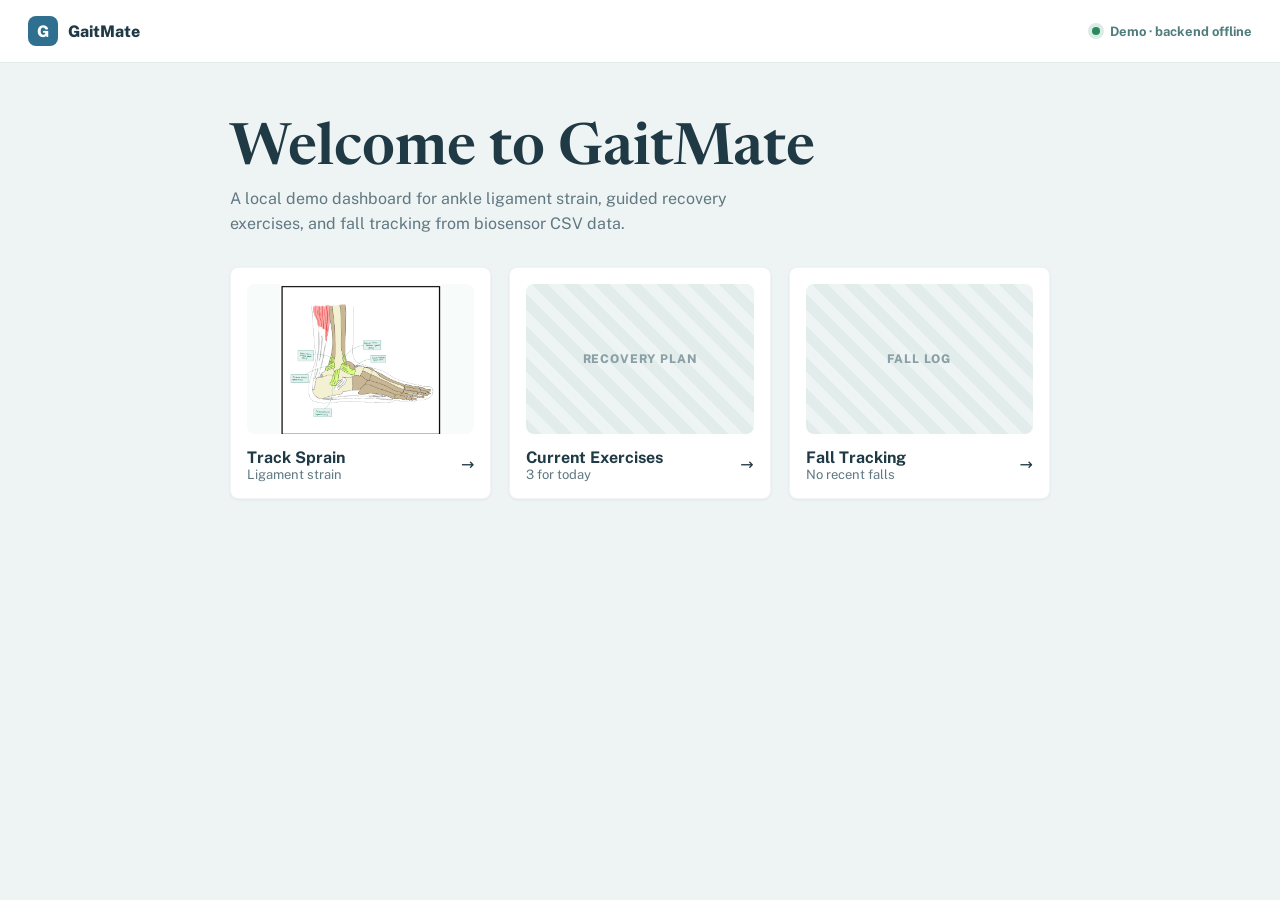
==== frontend/index.html @ 9216d20f "Initial GaitMate demo app" ====
<!doctype html>
<html lang="en">
  <head>
    <meta charset="utf-8">
    <meta name="viewport" content="width=device-width, initial-scale=1">
    <title>GaitMate</title>
    <link rel="preconnect" href="https://fonts.googleapis.com">
    <link rel="preconnect" href="https://fonts.gstatic.com" crossorigin>
    <link href="https://fonts.googleapis.com/css2?family=Newsreader:opsz,wght@6..72,500;6..72,600&family=Public+Sans:wght@400;500;600;700;800&display=swap" rel="stylesheet">
    <link rel="stylesheet" href="css/styles.css">
  </head>
  <body>
    <main class="page">
      <header class="topbar">
        <div class="brand">
          <span class="brand-mark">G</span>
          <span class="brand-name">GaitMate</span>
        </div>
        <div class="sensor-status">
          <span class="sensor-dot"></span>
          <span data-health-status>Checking backend</span>
        </div>
      </header>

      <section class="container narrow">
        <h1 class="headline">Welcome to GaitMate</h1>
        <p class="lede">A local demo dashboard for ankle ligament strain, guided recovery exercises, and fall tracking from biosensor CSV data.</p>

        <div class="tile-grid">
          <a class="card tile" href="sprain.html">
            <div class="tile-media">
              <img src="assets/ankle-ligaments.png" alt="Ankle ligament diagram">
            </div>
            <div class="tile-title-row">
              <div>
                <strong>Track Sprain</strong>
                <div class="subtle" style="font-size:13px;">Ligament strain</div>
              </div>
              <span aria-hidden="true">→</span>
            </div>
          </a>

          <a class="card tile" href="exercises.html">
            <div class="tile-media pattern">
              <span class="kicker">Recovery plan</span>
            </div>
            <div class="tile-title-row">
              <div>
                <strong>Current Exercises</strong>
                <div class="subtle" style="font-size:13px;">3 for today</div>
              </div>
              <span aria-hidden="true">→</span>
            </div>
          </a>

          <a class="card tile" href="falls.html">
            <div class="tile-media pattern">
              <span class="kicker">Fall log</span>
            </div>
            <div class="tile-title-row">
              <div>
                <strong>Fall Tracking</strong>
                <div class="subtle" style="font-size:13px;">No recent falls</div>
              </div>
              <span aria-hidden="true">→</span>
            </div>
          </a>
        </div>
      </section>
    </main>
    <script type="module" src="js/main.js"></script>
  </body>
</html>
---- frontend/css/styles.css ----
:root {
  --text: #1f3a44;
  --muted: #607882;
  --soft: #eef3f3;
  --card: #ffffff;
  --line: #dce8e6;
  --teal: #2f6f8f;
  --green: #2a8a5f;
  --yellow: #d9a32a;
  --orange: #e08a4a;
  --red: #d65a4a;
  font-family: "Public Sans", system-ui, -apple-system, BlinkMacSystemFont, "Segoe UI", sans-serif;
  color: var(--text);
  background: var(--soft);
}

* {
  box-sizing: border-box;
}

body {
  margin: 0;
  min-height: 100vh;
  background: var(--soft);
}

a {
  color: inherit;
}

button,
input,
textarea {
  font: inherit;
}

.page {
  min-height: 100vh;
}

.topbar {
  position: sticky;
  top: 0;
  z-index: 10;
  display: flex;
  align-items: center;
  justify-content: space-between;
  gap: 16px;
  padding: 16px 28px;
  background: #fff;
  border-bottom: 1px solid #e3ecea;
}

.brand,
.back-link,
.sensor-status {
  display: inline-flex;
  align-items: center;
  gap: 10px;
}

.brand-mark {
  display: grid;
  width: 30px;
  height: 30px;
  place-items: center;
  border-radius: 8px;
  background: var(--teal);
  color: #fff;
  font-weight: 800;
}

.brand-name,
.page-title {
  font-weight: 800;
}

.back-link {
  color: var(--teal);
  font-size: 14px;
  font-weight: 700;
  text-decoration: none;
}

.divider {
  width: 1px;
  height: 22px;
  background: #dce8e6;
}

.sensor-dot {
  width: 8px;
  height: 8px;
  border-radius: 999px;
  background: var(--green);
  box-shadow: 0 0 0 4px rgba(42, 138, 95, .16);
}

.sensor-status {
  color: #4f7d7c;
  font-size: 13px;
  font-weight: 700;
}

.container {
  width: min(1080px, calc(100% - 48px));
  margin: 0 auto;
  padding: 28px 0 44px;
}

.narrow {
  width: min(820px, calc(100% - 48px));
}

.headline {
  margin: 30px 0 8px;
  font-family: "Newsreader", Georgia, serif;
  font-size: clamp(34px, 7vw, 58px);
  font-weight: 600;
  line-height: 1;
}

.lede {
  max-width: 540px;
  margin: 0 0 30px;
  color: var(--muted);
  line-height: 1.55;
}

.card {
  background: var(--card);
  border: 1px solid rgba(31, 58, 68, .06);
  border-radius: 8px;
  box-shadow: 0 1px 3px rgba(31, 58, 68, .06);
}

.tile-grid {
  display: grid;
  grid-template-columns: repeat(3, minmax(0, 1fr));
  gap: 18px;
}

.tile {
  display: grid;
  gap: 14px;
  padding: 16px;
  text-decoration: none;
  transition: transform .18s ease, box-shadow .18s ease;
}

.tile:hover {
  transform: translateY(-3px);
  box-shadow: 0 10px 28px rgba(31, 58, 68, .12);
}

.tile-media {
  display: grid;
  min-height: 150px;
  place-items: center;
  border-radius: 8px;
  background: #f7fbfa;
  overflow: hidden;
}

.tile-media img {
  max-width: 100%;
  max-height: 150px;
  object-fit: contain;
}

.pattern {
  background: repeating-linear-gradient(45deg, #e2eceb, #e2eceb 11px, #edf4f3 11px, #edf4f3 22px);
}

.tile-title-row,
.row-between {
  display: flex;
  align-items: center;
  justify-content: space-between;
  gap: 12px;
}

.kicker {
  color: #8aa0a6;
  font-size: 12px;
  font-weight: 800;
  letter-spacing: .07em;
  text-transform: uppercase;
}

.subtle {
  color: var(--muted);
}

.primary-button,
.secondary-button,
.icon-button {
  border: 0;
  border-radius: 8px;
  cursor: pointer;
  font-weight: 800;
}

.primary-button {
  padding: 13px 30px;
  color: #fff;
  background: var(--teal);
}

.secondary-button {
  padding: 10px 16px;
  color: var(--teal);
  background: #e8f1f0;
}

.icon-button {
  width: 34px;
  height: 34px;
  color: var(--muted);
  background: #fff;
  border: 1px solid var(--line);
}

.dashboard-grid {
  display: grid;
  grid-template-columns: 1.05fr 1fr;
  gap: 24px;
  align-items: start;
}

.panel {
  padding: 20px;
}

.ankle-wrap {
  position: relative;
  margin-top: 14px;
}

.ankle-wrap img {
  display: block;
  width: 100%;
  border-radius: 8px;
}

.pin {
  position: absolute;
  display: grid;
  width: 30px;
  height: 30px;
  place-items: center;
  border: 3px solid #fff;
  border-radius: 50%;
  color: #fff;
  font-size: 13px;
  font-weight: 800;
  transform: translate(-50%, -50%);
  box-shadow: 0 2px 8px rgba(0, 0, 0, .22);
}

.pin:nth-of-type(1) {
  left: 56%;
  top: 54%;
}

.pin:nth-of-type(2) {
  left: 40%;
  top: 73%;
}

.pin:nth-of-type(3) {
  left: 33%;
  top: 57%;
}

.legend,
.stat-row {
  display: flex;
  flex-wrap: wrap;
  gap: 12px 18px;
}

.legend {
  margin-top: 16px;
  padding-top: 14px;
  border-top: 1px solid #edf3f2;
  color: var(--muted);
  font-size: 12px;
}

.swatch {
  display: inline-block;
  width: 11px;
  height: 11px;
  margin-right: 6px;
  border-radius: 3px;
  vertical-align: -1px;
}

.ligament-list {
  display: grid;
  gap: 14px;
}

.ligament-card {
  padding: 18px 20px;
  border-left: 6px solid var(--green);
}

.pill {
  display: inline-flex;
  align-items: center;
  gap: 6px;
  padding: 5px 10px;
  border-radius: 999px;
  font-size: 12px;
  font-weight: 800;
}

.progress {
  height: 9px;
  border-radius: 999px;
  background: #e5efed;
  overflow: hidden;
}

.progress span {
  display: block;
  height: 100%;
  border-radius: inherit;
  background: currentColor;
}

.overall {
  margin-top: 24px;
  padding: 24px;
}

.scale {
  position: relative;
  height: 16px;
  margin: 18px 10px 12px;
  border-radius: 999px;
  background: linear-gradient(90deg, var(--green), #8fbf4f 30%, var(--yellow) 58%, var(--orange) 78%, var(--red));
}

.scale-marker {
  position: absolute;
  top: 50%;
  left: 0;
  width: 26px;
  height: 26px;
  border: 4px solid var(--green);
  border-radius: 50%;
  background: #fff;
  transform: translate(-50%, -50%);
  box-shadow: 0 2px 8px rgba(0, 0, 0, .2);
}

.scale-labels {
  display: flex;
  justify-content: space-between;
  color: #81979d;
  font-size: 12px;
}

.note {
  padding: 13px 16px;
  border-radius: 8px;
  background: #e7f3ed;
  color: #3d5960;
  line-height: 1.5;
}

.exercise-grid,
.stats-grid {
  display: grid;
  grid-template-columns: repeat(3, minmax(0, 1fr));
  gap: 16px;
}

.exercise-card,
.stat-card {
  padding: 18px;
}

.table-wrap {
  overflow-x: auto;
}

table {
  width: 100%;
  min-width: 620px;
  border-collapse: collapse;
}

th,
td {
  padding: 14px 18px;
  text-align: left;
  border-top: 1px solid #edf3f2;
}

th {
  color: #81979d;
  font-size: 11px;
  letter-spacing: .06em;
  text-transform: uppercase;
  background: #f7faf9;
}

.status-message {
  margin: 18px 0;
  color: var(--muted);
}

.error {
  color: var(--red);
}

@media (max-width: 820px) {
  .topbar,
  .tile-title-row,
  .row-between {
    align-items: flex-start;
  }

  .topbar {
    flex-direction: column;
  }

  .tile-grid,
  .dashboard-grid,
  .exercise-grid,
  .stats-grid {
    grid-template-columns: 1fr;
  }

  .container,
  .narrow {
    width: min(100% - 28px, 1080px);
  }
}
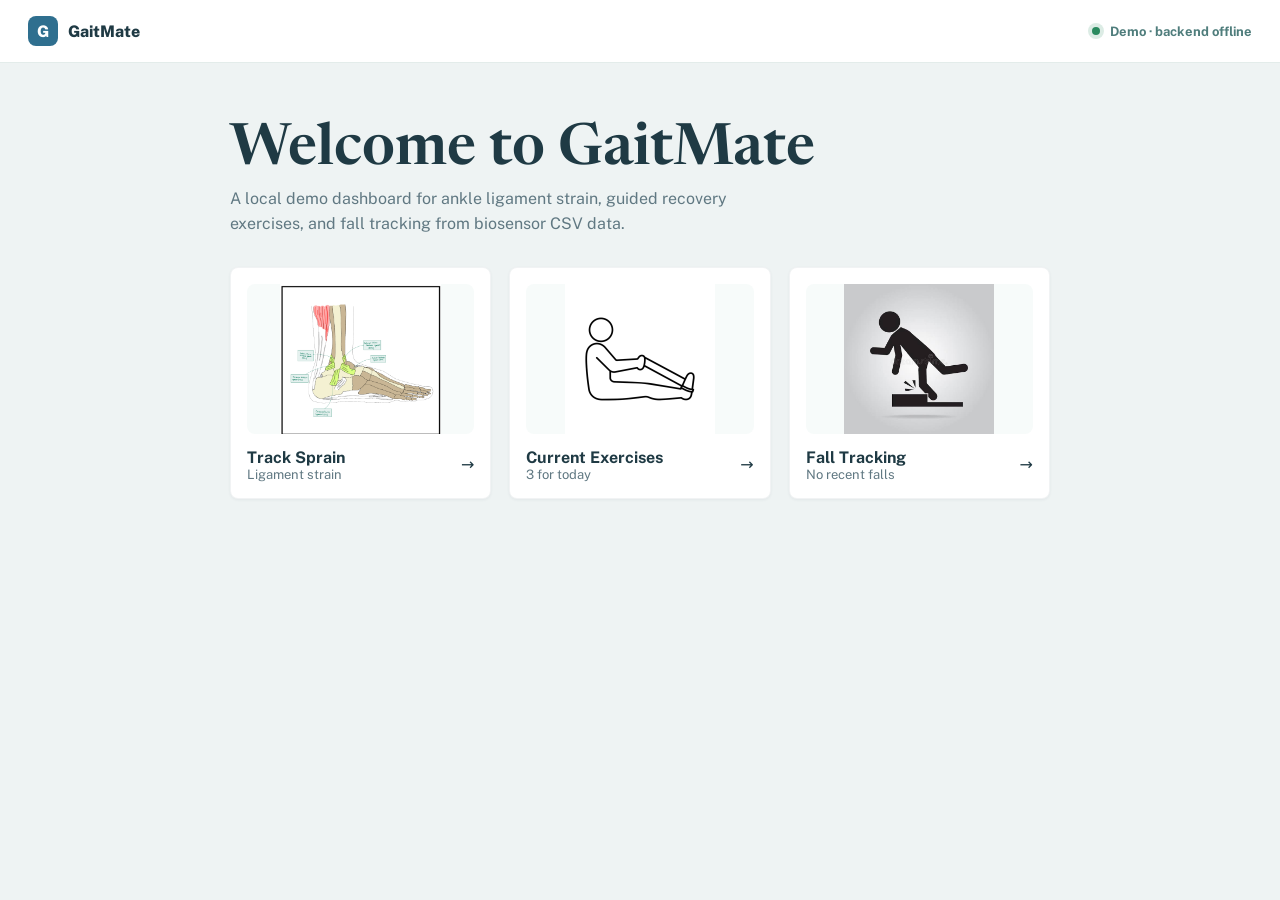
==== commit aea5a873: "reconfigured services to handle modified CSV, added PNGs to index cards" ====
--- a/frontend/index.html
+++ b/frontend/index.html
@@ -41,8 +41,8 @@
           </a>
 
           <a class="card tile" href="exercises.html">
-            <div class="tile-media pattern">
-              <span class="kicker">Recovery plan</span>
+            <div class="tile-media">
+              <img src="assets/ankle-exercise.png" alt="Ankle exercise illustration">
             </div>
             <div class="tile-title-row">
               <div>
@@ -54,8 +54,8 @@
           </a>
 
           <a class="card tile" href="falls.html">
-            <div class="tile-media pattern">
-              <span class="kicker">Fall log</span>
+            <div class="tile-media">
+              <img src="assets/ankle-failed.png" alt="Fall tracking illustration">
             </div>
             <div class="tile-title-row">
               <div>
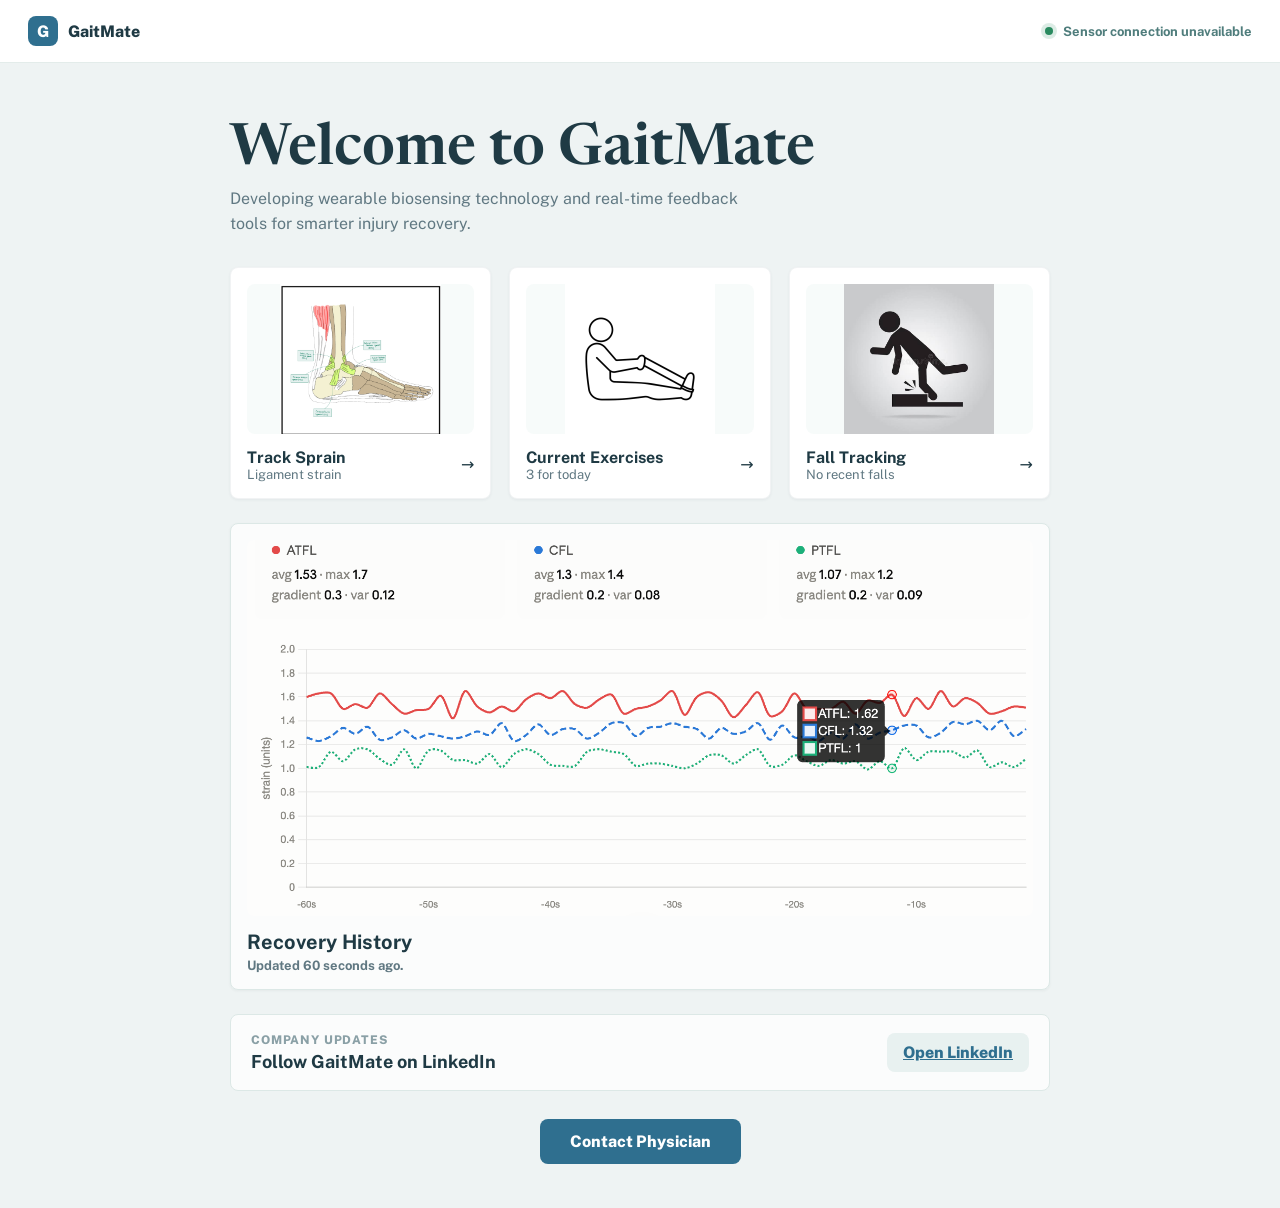
==== commit 1c693f88: "Made a bunch of UIUX changes, removed and added stuff" ====
--- a/frontend/index.html
+++ b/frontend/index.html
@@ -18,13 +18,13 @@
         </div>
         <div class="sensor-status">
           <span class="sensor-dot"></span>
-          <span data-health-status>Checking backend</span>
+          <span data-health-status>Checking sensor connection</span>
         </div>
       </header>
 
       <section class="container narrow">
         <h1 class="headline">Welcome to GaitMate</h1>
-        <p class="lede">A local demo dashboard for ankle ligament strain, guided recovery exercises, and fall tracking from biosensor CSV data.</p>
+        <p class="lede">Developing wearable biosensing technology and real-time feedback tools for smarter injury recovery.</p>
 
         <div class="tile-grid">
           <a class="card tile" href="sprain.html">
@@ -66,6 +66,26 @@
             </div>
           </a>
         </div>
+
+        <section class="monitoring-graph-card" aria-label="Monitoring graph preview">
+          <img src="assets/monitoring_graph.png" alt="GaitMate monitoring graph">
+          <div class="graph-summary">
+            <h2>Recovery History</h2>
+            <p>Updated 60 seconds ago.</p>
+          </div>
+        </section>
+
+        <section class="linkedin-card">
+          <div>
+            <div class="kicker">Company updates</div>
+            <h2>Follow GaitMate on LinkedIn</h2>
+          </div>
+          <a class="secondary-button" href="https://www.linkedin.com/company/gaitmate/posts/?feedView=all" target="_blank" rel="noopener noreferrer">Open LinkedIn</a>
+        </section>
+
+        <div class="center-actions">
+          <a class="primary-button" href="contact.html">Contact Physician</a>
+        </div>
       </section>
     </main>
     <script type="module" src="js/main.js"></script>
--- a/frontend/css/styles.css
+++ b/frontend/css/styles.css
@@ -202,9 +202,13 @@
 }
 
 .primary-button {
+  display: inline-flex;
+  align-items: center;
+  justify-content: center;
   padding: 13px 30px;
   color: #fff;
   background: var(--teal);
+  text-decoration: none;
 }
 
 .secondary-button {
@@ -219,6 +223,42 @@
   color: var(--muted);
   background: #fff;
   border: 1px solid var(--line);
+}
+
+.demo-controls {
+  display: flex;
+  align-items: center;
+  justify-content: space-between;
+  gap: 14px;
+  margin: 0 0 20px;
+  padding: 12px 14px;
+  border: 1px solid var(--line);
+  border-radius: 8px;
+  background: rgba(255, 255, 255, .72);
+}
+
+.demo-button-group {
+  display: inline-flex;
+  gap: 6px;
+  padding: 3px;
+  border-radius: 8px;
+  background: #e8f1f0;
+}
+
+.demo-button {
+  border: 0;
+  border-radius: 7px;
+  padding: 8px 13px;
+  color: #4d6870;
+  background: transparent;
+  cursor: pointer;
+  font-weight: 800;
+}
+
+.demo-button.is-active {
+  color: #fff;
+  background: var(--teal);
+  box-shadow: 0 1px 3px rgba(31, 58, 68, .16);
 }
 
 .dashboard-grid {
@@ -372,14 +412,235 @@
   line-height: 1.5;
 }
 
-.exercise-grid,
+.center-actions {
+  display: flex;
+  justify-content: center;
+  margin-top: 28px;
+}
+
+.linkedin-card {
+  display: flex;
+  align-items: center;
+  justify-content: space-between;
+  gap: 16px;
+  margin-top: 24px;
+  padding: 18px 20px;
+  border: 1px solid var(--line);
+  border-radius: 8px;
+  background: rgba(255, 255, 255, .78);
+}
+
+.linkedin-card h2 {
+  margin: 4px 0 0;
+  font-size: 18px;
+}
+
+.monitoring-graph-card {
+  margin-top: 24px;
+  padding: 16px;
+  border: 1px solid var(--line);
+  border-radius: 8px;
+  background: rgba(255, 255, 255, .78);
+  box-shadow: 0 1px 3px rgba(31, 58, 68, .05);
+}
+
+.monitoring-graph-card img {
+  display: block;
+  width: 100%;
+  border-radius: 6px;
+}
+
+.graph-summary {
+  margin-top: 14px;
+}
+
+.graph-summary h2 {
+  margin: 0;
+  font-size: 20px;
+}
+
+.graph-summary p {
+  margin: 4px 0 0;
+  color: var(--muted);
+  font-size: 13px;
+  font-weight: 700;
+}
+
+.contact-card {
+  display: grid;
+  gap: 12px;
+  padding: 24px;
+}
+
+.field-label {
+  color: var(--text);
+  font-size: 13px;
+  font-weight: 800;
+}
+
+.field-control {
+  width: 100%;
+  border: 1px solid var(--line);
+  border-radius: 8px;
+  padding: 12px 13px;
+  color: var(--text);
+  background: #fbfdfc;
+  outline: none;
+}
+
+.field-control:focus {
+  border-color: #9fc3d4;
+  box-shadow: 0 0 0 3px rgba(47, 111, 143, .12);
+}
+
+.contact-actions {
+  display: flex;
+  align-items: center;
+  flex-wrap: wrap;
+  gap: 14px;
+  margin-top: 8px;
+}
+
+.success-message {
+  margin: 0;
+  color: var(--green);
+  font-weight: 800;
+}
+
+.exercise-stack {
+  display: grid;
+  gap: 18px;
+}
+
+.exercise-row {
+  display: grid;
+  grid-template-columns: minmax(0, 1fr) minmax(280px, .9fr);
+  gap: 16px;
+  align-items: stretch;
+}
+
+.exercise-group {
+  padding: 16px;
+  border: 1px solid #d7e4e2;
+  border-radius: 10px;
+  background: #f6faf9;
+  box-shadow: 0 1px 3px rgba(31, 58, 68, .04);
+}
+
+.exercise-card,
+.feedback-card {
+  padding: 18px;
+}
+
+.exercise-card h2,
+.feedback-card h2 {
+  margin: 5px 0 8px;
+}
+
+.set-list {
+  display: grid;
+  gap: 10px;
+  margin-top: 18px;
+}
+
+.set-toggle {
+  display: flex;
+  align-items: center;
+  gap: 10px;
+  width: 100%;
+  border: 1px solid var(--line);
+  border-radius: 8px;
+  padding: 11px 12px;
+  color: var(--text);
+  background: #f8fbfa;
+  cursor: pointer;
+  font-weight: 800;
+  text-align: left;
+}
+
+.set-box {
+  display: grid;
+  width: 22px;
+  height: 22px;
+  place-items: center;
+  border: 2px solid #b8cac8;
+  border-radius: 6px;
+  color: #fff;
+  background: #fff;
+  transition: background .15s ease, border-color .15s ease;
+}
+
+.set-toggle.is-complete {
+  color: var(--green);
+  background: #edf7f2;
+  border-color: #c8e4d8;
+}
+
+.set-toggle.is-complete .set-box {
+  border-color: var(--green);
+  background: var(--green);
+}
+
+.set-toggle.is-complete .set-box::after {
+  content: "✓";
+  font-size: 14px;
+  font-weight: 900;
+  line-height: 1;
+}
+
+.feedback-card {
+  display: grid;
+  gap: 12px;
+}
+
+.rating-labels {
+  display: flex;
+  justify-content: space-between;
+  color: #8aa0a6;
+  font-size: 12px;
+  font-weight: 800;
+}
+
+.rating-bar {
+  display: grid;
+  grid-template-columns: repeat(5, minmax(0, 1fr));
+  gap: 6px;
+}
+
+.rating-bar button {
+  border: 1px solid var(--line);
+  border-radius: 8px;
+  padding: 9px 0;
+  color: var(--teal);
+  background: #f8fbfa;
+  cursor: pointer;
+  font-weight: 800;
+}
+
+.rating-bar button.is-selected {
+  border-color: var(--teal);
+  color: #fff;
+  background: var(--teal);
+}
+
+.feedback-text {
+  min-height: 92px;
+  resize: vertical;
+}
+
+.char-count {
+  justify-self: end;
+  color: #8aa0a6;
+  font-size: 12px;
+  font-weight: 800;
+}
+
 .stats-grid {
   display: grid;
   grid-template-columns: repeat(3, minmax(0, 1fr));
   gap: 16px;
 }
 
-.exercise-card,
 .stat-card {
   padding: 18px;
 }
@@ -431,9 +692,19 @@
 
   .tile-grid,
   .dashboard-grid,
-  .exercise-grid,
+  .exercise-row,
   .stats-grid {
     grid-template-columns: 1fr;
+  }
+
+  .demo-controls {
+    align-items: flex-start;
+    flex-direction: column;
+  }
+
+  .linkedin-card {
+    align-items: flex-start;
+    flex-direction: column;
   }
 
   .container,
